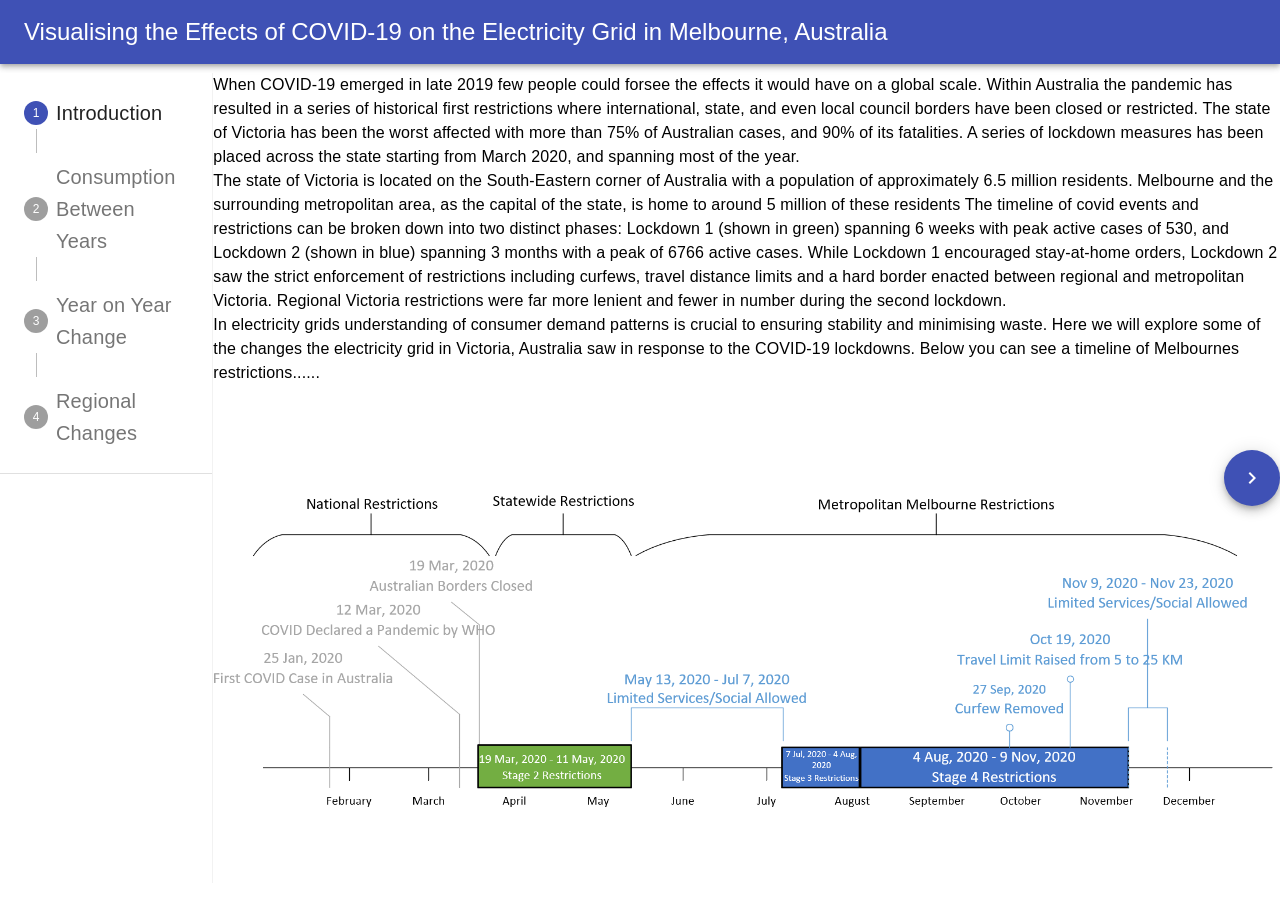
==== index.html @ a461acad "Visualisingcovid assets added" ====
<!doctype html><html lang="en"><head><meta charset="utf-8"/><link rel="icon" href="/favicon.ico"/><meta name="viewport" content="width=device-width,initial-scale=1"/><meta name="theme-color" content="#000000"/><meta name="description" content="Web site created using create-react-app"/><link rel="apple-touch-icon" href="/logo192.png"/><link rel="manifest" href="/manifest.json"/><title>React App</title><link href="/static/css/main.af4af36d.chunk.css" rel="stylesheet"></head><body><noscript>You need to enable JavaScript to run this app.</noscript><div id="root"></div><script>!function(e){function r(r){for(var n,u,a=r[0],c=r[1],l=r[2],f=0,p=[];f<a.length;f++)u=a[f],Object.prototype.hasOwnProperty.call(o,u)&&o[u]&&p.push(o[u][0]),o[u]=0;for(n in c)Object.prototype.hasOwnProperty.call(c,n)&&(e[n]=c[n]);for(s&&s(r);p.length;)p.shift()();return i.push.apply(i,l||[]),t()}function t(){for(var e,r=0;r<i.length;r++){for(var t=i[r],n=!0,a=1;a<t.length;a++){var c=t[a];0!==o[c]&&(n=!1)}n&&(i.splice(r--,1),e=u(u.s=t[0]))}return e}var n={},o={1:0},i=[];function u(r){if(n[r])return n[r].exports;var t=n[r]={i:r,l:!1,exports:{}};return e[r].call(t.exports,t,t.exports,u),t.l=!0,t.exports}u.e=function(e){var r=[],t=o[e];if(0!==t)if(t)r.push(t[2]);else{var n=new Promise((function(r,n){t=o[e]=[r,n]}));r.push(t[2]=n);var i,a=document.createElement("script");a.charset="utf-8",a.timeout=120,u.nc&&a.setAttribute("nonce",u.nc),a.src=function(e){return u.p+"static/js/"+({}[e]||e)+"."+{3:"f800b608"}[e]+".chunk.js"}(e);var c=new Error;i=function(r){a.onerror=a.onload=null,clearTimeout(l);var t=o[e];if(0!==t){if(t){var n=r&&("load"===r.type?"missing":r.type),i=r&&r.target&&r.target.src;c.message="Loading chunk "+e+" failed.\n("+n+": "+i+")",c.name="ChunkLoadError",c.type=n,c.request=i,t[1](c)}o[e]=void 0}};var l=setTimeout((function(){i({type:"timeout",target:a})}),12e4);a.onerror=a.onload=i,document.head.appendChild(a)}return Promise.all(r)},u.m=e,u.c=n,u.d=function(e,r,t){u.o(e,r)||Object.defineProperty(e,r,{enumerable:!0,get:t})},u.r=function(e){"undefined"!=typeof Symbol&&Symbol.toStringTag&&Object.defineProperty(e,Symbol.toStringTag,{value:"Module"}),Object.defineProperty(e,"__esModule",{value:!0})},u.t=function(e,r){if(1&r&&(e=u(e)),8&r)return e;if(4&r&&"object"==typeof e&&e&&e.__esModule)return e;var t=Object.create(null);if(u.r(t),Object.defineProperty(t,"default",{enumerable:!0,value:e}),2&r&&"string"!=typeof e)for(var n in e)u.d(t,n,function(r){return e[r]}.bind(null,n));return t},u.n=function(e){var r=e&&e.__esModule?function(){return e.default}:function(){return e};return u.d(r,"a",r),r},u.o=function(e,r){return Object.prototype.hasOwnProperty.call(e,r)},u.p="/",u.oe=function(e){throw console.error(e),e};var a=this.webpackJsonpvisualisingcovid=this.webpackJsonpvisualisingcovid||[],c=a.push.bind(a);a.push=r,a=a.slice();for(var l=0;l<a.length;l++)r(a[l]);var s=c;t()}([])</script><script src="/static/js/2.ab4bbe2c.chunk.js"></script><script src="/static/js/main.f7710ccf.chunk.js"></script></body></html>
---- static/css/main.af4af36d.chunk.css ----
body{margin:0;font-family:-apple-system,BlinkMacSystemFont,"Segoe UI","Roboto","Oxygen","Ubuntu","Cantarell","Fira Sans","Droid Sans","Helvetica Neue",sans-serif;-webkit-font-smoothing:antialiased;-moz-osx-font-smoothing:grayscale}code{font-family:source-code-pro,Menlo,Monaco,Consolas,"Courier New",monospace}.lineStyle{stroke-width:1.5}.lineStyle:hover{stroke-width:3.5}
/*# sourceMappingURL=main.af4af36d.chunk.css.map */
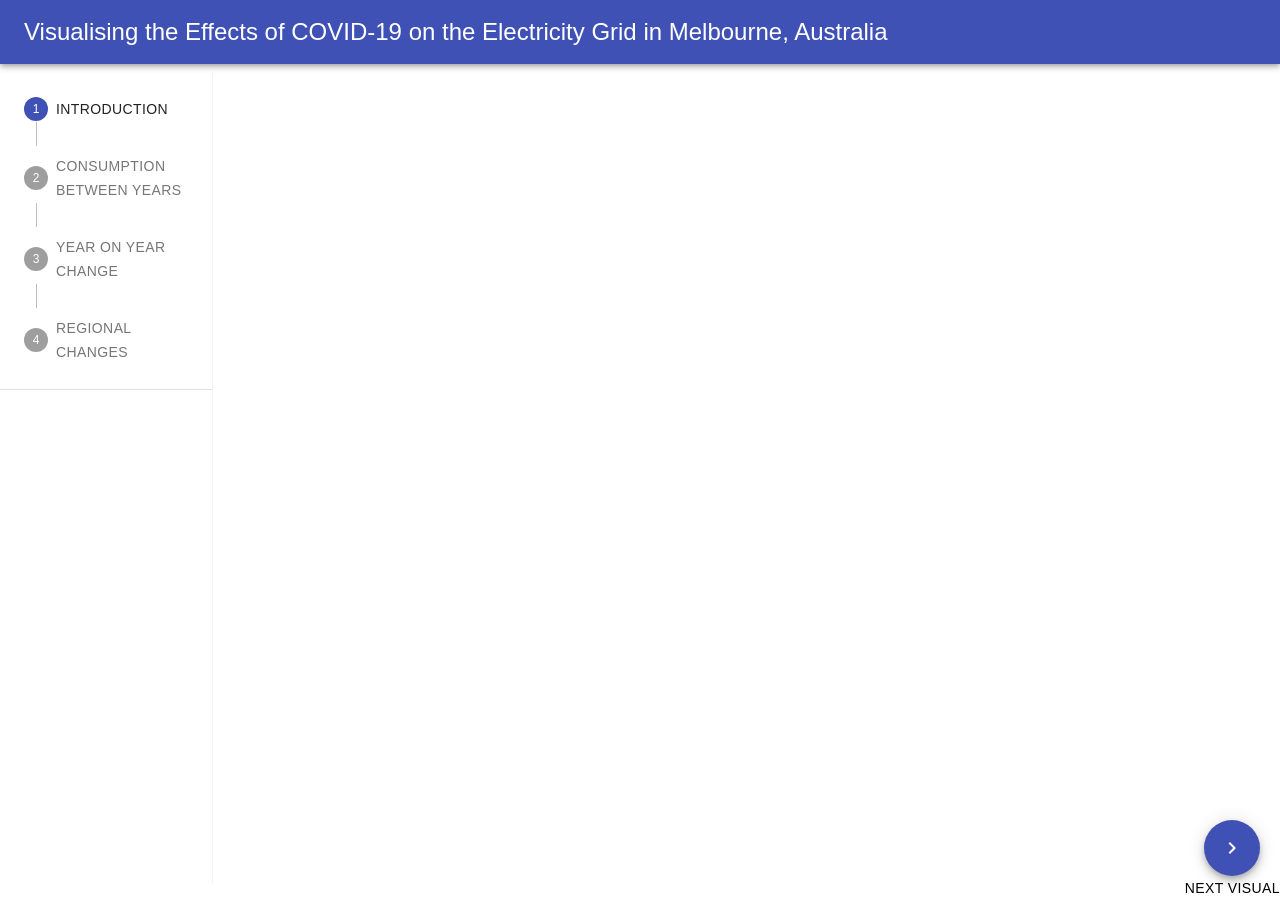
==== commit a34e48a7: "axis and minor updates" ====
--- a/index.html
+++ b/index.html
@@ -1 +1 @@
-<!doctype html><html lang="en"><head><meta charset="utf-8"/><link rel="icon" href="/favicon.ico"/><meta name="viewport" content="width=device-width,initial-scale=1"/><meta name="theme-color" content="#000000"/><meta name="description" content="Web site created using create-react-app"/><link rel="apple-touch-icon" href="/logo192.png"/><link rel="manifest" href="/manifest.json"/><title>React App</title><link href="/static/css/main.af4af36d.chunk.css" rel="stylesheet"></head><body><noscript>You need to enable JavaScript to run this app.</noscript><div id="root"></div><script>!function(e){function r(r){for(var n,u,a=r[0],c=r[1],l=r[2],f=0,p=[];f<a.length;f++)u=a[f],Object.prototype.hasOwnProperty.call(o,u)&&o[u]&&p.push(o[u][0]),o[u]=0;for(n in c)Object.prototype.hasOwnProperty.call(c,n)&&(e[n]=c[n]);for(s&&s(r);p.length;)p.shift()();return i.push.apply(i,l||[]),t()}function t(){for(var e,r=0;r<i.length;r++){for(var t=i[r],n=!0,a=1;a<t.length;a++){var c=t[a];0!==o[c]&&(n=!1)}n&&(i.splice(r--,1),e=u(u.s=t[0]))}return e}var n={},o={1:0},i=[];function u(r){if(n[r])return n[r].exports;var t=n[r]={i:r,l:!1,exports:{}};return e[r].call(t.exports,t,t.exports,u),t.l=!0,t.exports}u.e=function(e){var r=[],t=o[e];if(0!==t)if(t)r.push(t[2]);else{var n=new Promise((function(r,n){t=o[e]=[r,n]}));r.push(t[2]=n);var i,a=document.createElement("script");a.charset="utf-8",a.timeout=120,u.nc&&a.setAttribute("nonce",u.nc),a.src=function(e){return u.p+"static/js/"+({}[e]||e)+"."+{3:"f800b608"}[e]+".chunk.js"}(e);var c=new Error;i=function(r){a.onerror=a.onload=null,clearTimeout(l);var t=o[e];if(0!==t){if(t){var n=r&&("load"===r.type?"missing":r.type),i=r&&r.target&&r.target.src;c.message="Loading chunk "+e+" failed.\n("+n+": "+i+")",c.name="ChunkLoadError",c.type=n,c.request=i,t[1](c)}o[e]=void 0}};var l=setTimeout((function(){i({type:"timeout",target:a})}),12e4);a.onerror=a.onload=i,document.head.appendChild(a)}return Promise.all(r)},u.m=e,u.c=n,u.d=function(e,r,t){u.o(e,r)||Object.defineProperty(e,r,{enumerable:!0,get:t})},u.r=function(e){"undefined"!=typeof Symbol&&Symbol.toStringTag&&Object.defineProperty(e,Symbol.toStringTag,{value:"Module"}),Object.defineProperty(e,"__esModule",{value:!0})},u.t=function(e,r){if(1&r&&(e=u(e)),8&r)return e;if(4&r&&"object"==typeof e&&e&&e.__esModule)return e;var t=Object.create(null);if(u.r(t),Object.defineProperty(t,"default",{enumerable:!0,value:e}),2&r&&"string"!=typeof e)for(var n in e)u.d(t,n,function(r){return e[r]}.bind(null,n));return t},u.n=function(e){var r=e&&e.__esModule?function(){return e.default}:function(){return e};return u.d(r,"a",r),r},u.o=function(e,r){return Object.prototype.hasOwnProperty.call(e,r)},u.p="/",u.oe=function(e){throw console.error(e),e};var a=this.webpackJsonpvisualisingcovid=this.webpackJsonpvisualisingcovid||[],c=a.push.bind(a);a.push=r,a=a.slice();for(var l=0;l<a.length;l++)r(a[l]);var s=c;t()}([])</script><script src="/static/js/2.ab4bbe2c.chunk.js"></script><script src="/static/js/main.f7710ccf.chunk.js"></script></body></html>+<!doctype html><html lang="en"><head><meta charset="utf-8"/><link rel="icon" href="/favicon.ico"/><meta name="viewport" content="width=device-width,initial-scale=1"/><meta name="theme-color" content="#000000"/><meta name="description" content="Web site created using create-react-app"/><link rel="apple-touch-icon" href="/logo192.png"/><link rel="manifest" href="/manifest.json"/><title>React App</title><link href="/static/css/main.bd489c07.chunk.css" rel="stylesheet"></head><body><noscript>You need to enable JavaScript to run this app.</noscript><div id="root"></div><script>!function(e){function r(r){for(var n,u,a=r[0],c=r[1],l=r[2],f=0,p=[];f<a.length;f++)u=a[f],Object.prototype.hasOwnProperty.call(o,u)&&o[u]&&p.push(o[u][0]),o[u]=0;for(n in c)Object.prototype.hasOwnProperty.call(c,n)&&(e[n]=c[n]);for(s&&s(r);p.length;)p.shift()();return i.push.apply(i,l||[]),t()}function t(){for(var e,r=0;r<i.length;r++){for(var t=i[r],n=!0,a=1;a<t.length;a++){var c=t[a];0!==o[c]&&(n=!1)}n&&(i.splice(r--,1),e=u(u.s=t[0]))}return e}var n={},o={1:0},i=[];function u(r){if(n[r])return n[r].exports;var t=n[r]={i:r,l:!1,exports:{}};return e[r].call(t.exports,t,t.exports,u),t.l=!0,t.exports}u.e=function(e){var r=[],t=o[e];if(0!==t)if(t)r.push(t[2]);else{var n=new Promise((function(r,n){t=o[e]=[r,n]}));r.push(t[2]=n);var i,a=document.createElement("script");a.charset="utf-8",a.timeout=120,u.nc&&a.setAttribute("nonce",u.nc),a.src=function(e){return u.p+"static/js/"+({}[e]||e)+"."+{3:"812cf2dc"}[e]+".chunk.js"}(e);var c=new Error;i=function(r){a.onerror=a.onload=null,clearTimeout(l);var t=o[e];if(0!==t){if(t){var n=r&&("load"===r.type?"missing":r.type),i=r&&r.target&&r.target.src;c.message="Loading chunk "+e+" failed.\n("+n+": "+i+")",c.name="ChunkLoadError",c.type=n,c.request=i,t[1](c)}o[e]=void 0}};var l=setTimeout((function(){i({type:"timeout",target:a})}),12e4);a.onerror=a.onload=i,document.head.appendChild(a)}return Promise.all(r)},u.m=e,u.c=n,u.d=function(e,r,t){u.o(e,r)||Object.defineProperty(e,r,{enumerable:!0,get:t})},u.r=function(e){"undefined"!=typeof Symbol&&Symbol.toStringTag&&Object.defineProperty(e,Symbol.toStringTag,{value:"Module"}),Object.defineProperty(e,"__esModule",{value:!0})},u.t=function(e,r){if(1&r&&(e=u(e)),8&r)return e;if(4&r&&"object"==typeof e&&e&&e.__esModule)return e;var t=Object.create(null);if(u.r(t),Object.defineProperty(t,"default",{enumerable:!0,value:e}),2&r&&"string"!=typeof e)for(var n in e)u.d(t,n,function(r){return e[r]}.bind(null,n));return t},u.n=function(e){var r=e&&e.__esModule?function(){return e.default}:function(){return e};return u.d(r,"a",r),r},u.o=function(e,r){return Object.prototype.hasOwnProperty.call(e,r)},u.p="/",u.oe=function(e){throw console.error(e),e};var a=this.webpackJsonpvisualisingcovid=this.webpackJsonpvisualisingcovid||[],c=a.push.bind(a);a.push=r,a=a.slice();for(var l=0;l<a.length;l++)r(a[l]);var s=c;t()}([])</script><script src="/static/js/2.5ec13bf9.chunk.js"></script><script src="/static/js/main.490b2760.chunk.js"></script></body></html>
--- a/static/css/main.bd489c07.chunk.css
+++ b/static/css/main.bd489c07.chunk.css
@@ -0,0 +1,2 @@
+body{margin:0;font-family:-apple-system,BlinkMacSystemFont,"Segoe UI","Roboto","Oxygen","Ubuntu","Cantarell","Fira Sans","Droid Sans","Helvetica Neue",sans-serif;-webkit-font-smoothing:antialiased;-moz-osx-font-smoothing:grayscale}code{font-family:source-code-pro,Menlo,Monaco,Consolas,"Courier New",monospace}.lineStyle{stroke-width:1.5}.lineStyle:hover{stroke-width:3.5}.introNavButton{-webkit-animation:cssAnimation 0s 30s forwards;animation:cssAnimation 0s 30s forwards;opacity:0}@-webkit-keyframes cssAnimation{to{opacity:1}}@keyframes cssAnimation{to{opacity:1}}
+/*# sourceMappingURL=main.bd489c07.chunk.css.map */
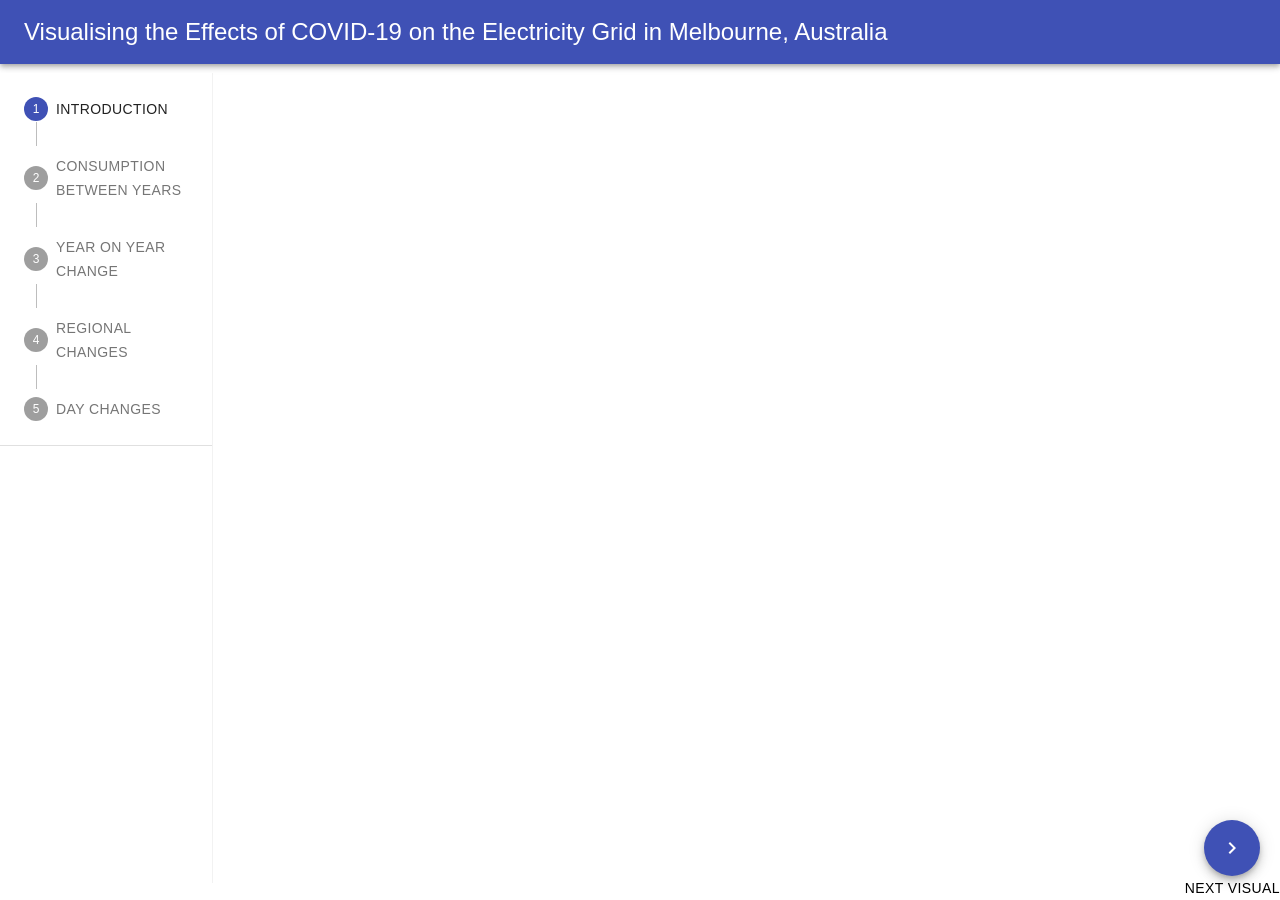
==== commit e032cdf0: "Calendar added" ====
--- a/index.html
+++ b/index.html
@@ -1 +1 @@
-<!doctype html><html lang="en"><head><meta charset="utf-8"/><link rel="icon" href="/favicon.ico"/><meta name="viewport" content="width=device-width,initial-scale=1"/><meta name="theme-color" content="#000000"/><meta name="description" content="Web site created using create-react-app"/><link rel="apple-touch-icon" href="/logo192.png"/><link rel="manifest" href="/manifest.json"/><title>React App</title><link href="/static/css/main.bd489c07.chunk.css" rel="stylesheet"></head><body><noscript>You need to enable JavaScript to run this app.</noscript><div id="root"></div><script>!function(e){function r(r){for(var n,u,a=r[0],c=r[1],l=r[2],f=0,p=[];f<a.length;f++)u=a[f],Object.prototype.hasOwnProperty.call(o,u)&&o[u]&&p.push(o[u][0]),o[u]=0;for(n in c)Object.prototype.hasOwnProperty.call(c,n)&&(e[n]=c[n]);for(s&&s(r);p.length;)p.shift()();return i.push.apply(i,l||[]),t()}function t(){for(var e,r=0;r<i.length;r++){for(var t=i[r],n=!0,a=1;a<t.length;a++){var c=t[a];0!==o[c]&&(n=!1)}n&&(i.splice(r--,1),e=u(u.s=t[0]))}return e}var n={},o={1:0},i=[];function u(r){if(n[r])return n[r].exports;var t=n[r]={i:r,l:!1,exports:{}};return e[r].call(t.exports,t,t.exports,u),t.l=!0,t.exports}u.e=function(e){var r=[],t=o[e];if(0!==t)if(t)r.push(t[2]);else{var n=new Promise((function(r,n){t=o[e]=[r,n]}));r.push(t[2]=n);var i,a=document.createElement("script");a.charset="utf-8",a.timeout=120,u.nc&&a.setAttribute("nonce",u.nc),a.src=function(e){return u.p+"static/js/"+({}[e]||e)+"."+{3:"812cf2dc"}[e]+".chunk.js"}(e);var c=new Error;i=function(r){a.onerror=a.onload=null,clearTimeout(l);var t=o[e];if(0!==t){if(t){var n=r&&("load"===r.type?"missing":r.type),i=r&&r.target&&r.target.src;c.message="Loading chunk "+e+" failed.\n("+n+": "+i+")",c.name="ChunkLoadError",c.type=n,c.request=i,t[1](c)}o[e]=void 0}};var l=setTimeout((function(){i({type:"timeout",target:a})}),12e4);a.onerror=a.onload=i,document.head.appendChild(a)}return Promise.all(r)},u.m=e,u.c=n,u.d=function(e,r,t){u.o(e,r)||Object.defineProperty(e,r,{enumerable:!0,get:t})},u.r=function(e){"undefined"!=typeof Symbol&&Symbol.toStringTag&&Object.defineProperty(e,Symbol.toStringTag,{value:"Module"}),Object.defineProperty(e,"__esModule",{value:!0})},u.t=function(e,r){if(1&r&&(e=u(e)),8&r)return e;if(4&r&&"object"==typeof e&&e&&e.__esModule)return e;var t=Object.create(null);if(u.r(t),Object.defineProperty(t,"default",{enumerable:!0,value:e}),2&r&&"string"!=typeof e)for(var n in e)u.d(t,n,function(r){return e[r]}.bind(null,n));return t},u.n=function(e){var r=e&&e.__esModule?function(){return e.default}:function(){return e};return u.d(r,"a",r),r},u.o=function(e,r){return Object.prototype.hasOwnProperty.call(e,r)},u.p="/",u.oe=function(e){throw console.error(e),e};var a=this.webpackJsonpvisualisingcovid=this.webpackJsonpvisualisingcovid||[],c=a.push.bind(a);a.push=r,a=a.slice();for(var l=0;l<a.length;l++)r(a[l]);var s=c;t()}([])</script><script src="/static/js/2.5ec13bf9.chunk.js"></script><script src="/static/js/main.490b2760.chunk.js"></script></body></html>+<!doctype html><html lang="en"><head><meta charset="utf-8"/><link rel="icon" href="/favicon.ico"/><meta name="viewport" content="width=device-width,initial-scale=1"/><meta name="theme-color" content="#000000"/><meta name="description" content="Web site created using create-react-app"/><link rel="apple-touch-icon" href="/logo192.png"/><link rel="manifest" href="/manifest.json"/><title>Visualising the Effects of COVID-19 on the Electricity Grid in Melbourne, Australia</title><link href="/static/css/main.bd489c07.chunk.css" rel="stylesheet"></head><body><noscript>You need to enable JavaScript to run this app.</noscript><div id="root"></div><script>!function(e){function r(r){for(var n,u,a=r[0],c=r[1],l=r[2],f=0,p=[];f<a.length;f++)u=a[f],Object.prototype.hasOwnProperty.call(o,u)&&o[u]&&p.push(o[u][0]),o[u]=0;for(n in c)Object.prototype.hasOwnProperty.call(c,n)&&(e[n]=c[n]);for(s&&s(r);p.length;)p.shift()();return i.push.apply(i,l||[]),t()}function t(){for(var e,r=0;r<i.length;r++){for(var t=i[r],n=!0,a=1;a<t.length;a++){var c=t[a];0!==o[c]&&(n=!1)}n&&(i.splice(r--,1),e=u(u.s=t[0]))}return e}var n={},o={1:0},i=[];function u(r){if(n[r])return n[r].exports;var t=n[r]={i:r,l:!1,exports:{}};return e[r].call(t.exports,t,t.exports,u),t.l=!0,t.exports}u.e=function(e){var r=[],t=o[e];if(0!==t)if(t)r.push(t[2]);else{var n=new Promise((function(r,n){t=o[e]=[r,n]}));r.push(t[2]=n);var i,a=document.createElement("script");a.charset="utf-8",a.timeout=120,u.nc&&a.setAttribute("nonce",u.nc),a.src=function(e){return u.p+"static/js/"+({}[e]||e)+"."+{3:"63f6b7a8"}[e]+".chunk.js"}(e);var c=new Error;i=function(r){a.onerror=a.onload=null,clearTimeout(l);var t=o[e];if(0!==t){if(t){var n=r&&("load"===r.type?"missing":r.type),i=r&&r.target&&r.target.src;c.message="Loading chunk "+e+" failed.\n("+n+": "+i+")",c.name="ChunkLoadError",c.type=n,c.request=i,t[1](c)}o[e]=void 0}};var l=setTimeout((function(){i({type:"timeout",target:a})}),12e4);a.onerror=a.onload=i,document.head.appendChild(a)}return Promise.all(r)},u.m=e,u.c=n,u.d=function(e,r,t){u.o(e,r)||Object.defineProperty(e,r,{enumerable:!0,get:t})},u.r=function(e){"undefined"!=typeof Symbol&&Symbol.toStringTag&&Object.defineProperty(e,Symbol.toStringTag,{value:"Module"}),Object.defineProperty(e,"__esModule",{value:!0})},u.t=function(e,r){if(1&r&&(e=u(e)),8&r)return e;if(4&r&&"object"==typeof e&&e&&e.__esModule)return e;var t=Object.create(null);if(u.r(t),Object.defineProperty(t,"default",{enumerable:!0,value:e}),2&r&&"string"!=typeof e)for(var n in e)u.d(t,n,function(r){return e[r]}.bind(null,n));return t},u.n=function(e){var r=e&&e.__esModule?function(){return e.default}:function(){return e};return u.d(r,"a",r),r},u.o=function(e,r){return Object.prototype.hasOwnProperty.call(e,r)},u.p="/",u.oe=function(e){throw console.error(e),e};var a=this.webpackJsonpvisualisingcovid=this.webpackJsonpvisualisingcovid||[],c=a.push.bind(a);a.push=r,a=a.slice();for(var l=0;l<a.length;l++)r(a[l]);var s=c;t()}([])</script><script src="/static/js/2.1d561575.chunk.js"></script><script src="/static/js/main.4497b0b7.chunk.js"></script></body></html>
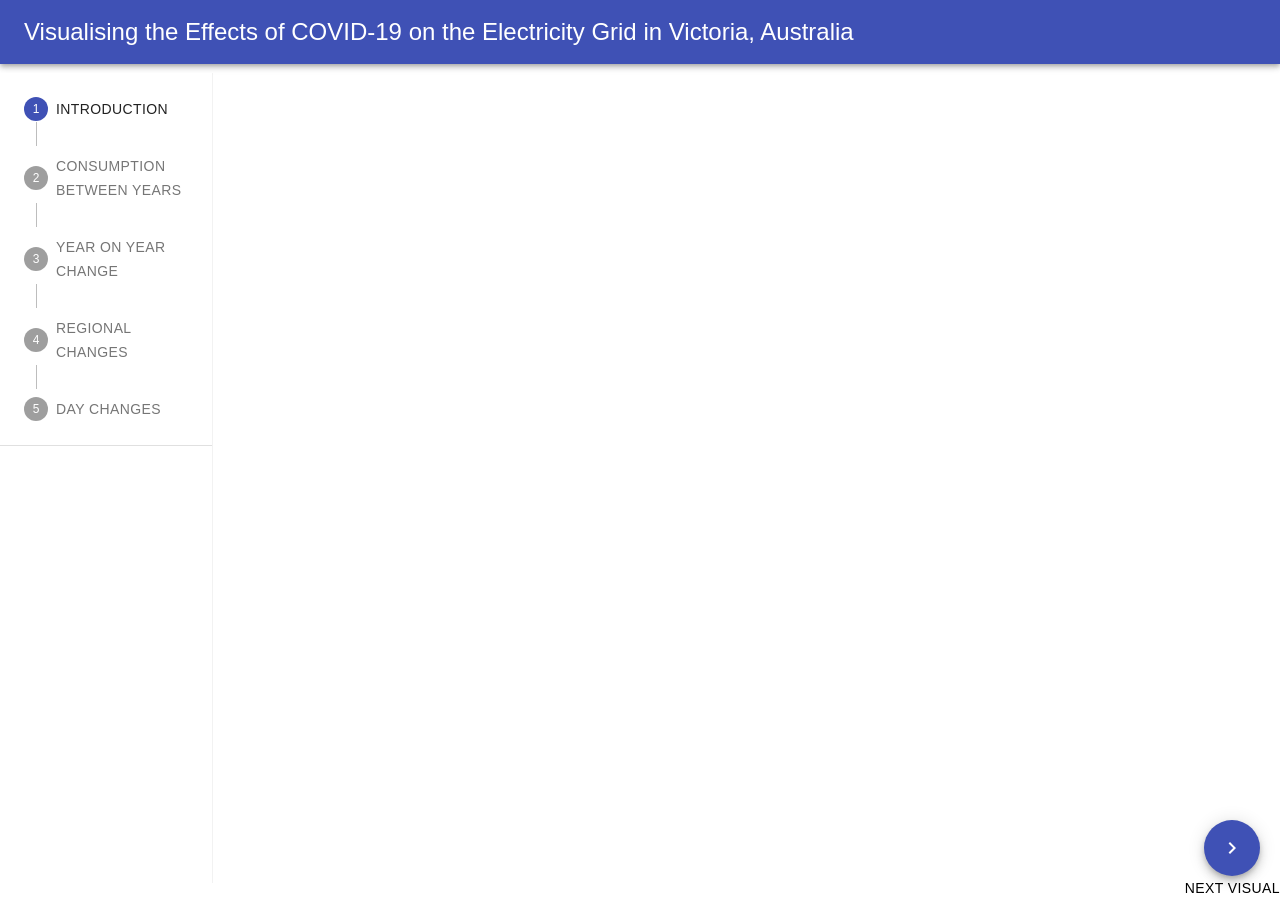
==== commit 74343587: "E changes done" ====
--- a/index.html
+++ b/index.html
@@ -1 +1 @@
-<!doctype html><html lang="en"><head><meta charset="utf-8"/><link rel="icon" href="/favicon.ico"/><meta name="viewport" content="width=device-width,initial-scale=1"/><meta name="theme-color" content="#000000"/><meta name="description" content="Web site created using create-react-app"/><link rel="apple-touch-icon" href="/logo192.png"/><link rel="manifest" href="/manifest.json"/><title>Visualising the Effects of COVID-19 on the Electricity Grid in Melbourne, Australia</title><link href="/static/css/main.bd489c07.chunk.css" rel="stylesheet"></head><body><noscript>You need to enable JavaScript to run this app.</noscript><div id="root"></div><script>!function(e){function r(r){for(var n,u,a=r[0],c=r[1],l=r[2],f=0,p=[];f<a.length;f++)u=a[f],Object.prototype.hasOwnProperty.call(o,u)&&o[u]&&p.push(o[u][0]),o[u]=0;for(n in c)Object.prototype.hasOwnProperty.call(c,n)&&(e[n]=c[n]);for(s&&s(r);p.length;)p.shift()();return i.push.apply(i,l||[]),t()}function t(){for(var e,r=0;r<i.length;r++){for(var t=i[r],n=!0,a=1;a<t.length;a++){var c=t[a];0!==o[c]&&(n=!1)}n&&(i.splice(r--,1),e=u(u.s=t[0]))}return e}var n={},o={1:0},i=[];function u(r){if(n[r])return n[r].exports;var t=n[r]={i:r,l:!1,exports:{}};return e[r].call(t.exports,t,t.exports,u),t.l=!0,t.exports}u.e=function(e){var r=[],t=o[e];if(0!==t)if(t)r.push(t[2]);else{var n=new Promise((function(r,n){t=o[e]=[r,n]}));r.push(t[2]=n);var i,a=document.createElement("script");a.charset="utf-8",a.timeout=120,u.nc&&a.setAttribute("nonce",u.nc),a.src=function(e){return u.p+"static/js/"+({}[e]||e)+"."+{3:"63f6b7a8"}[e]+".chunk.js"}(e);var c=new Error;i=function(r){a.onerror=a.onload=null,clearTimeout(l);var t=o[e];if(0!==t){if(t){var n=r&&("load"===r.type?"missing":r.type),i=r&&r.target&&r.target.src;c.message="Loading chunk "+e+" failed.\n("+n+": "+i+")",c.name="ChunkLoadError",c.type=n,c.request=i,t[1](c)}o[e]=void 0}};var l=setTimeout((function(){i({type:"timeout",target:a})}),12e4);a.onerror=a.onload=i,document.head.appendChild(a)}return Promise.all(r)},u.m=e,u.c=n,u.d=function(e,r,t){u.o(e,r)||Object.defineProperty(e,r,{enumerable:!0,get:t})},u.r=function(e){"undefined"!=typeof Symbol&&Symbol.toStringTag&&Object.defineProperty(e,Symbol.toStringTag,{value:"Module"}),Object.defineProperty(e,"__esModule",{value:!0})},u.t=function(e,r){if(1&r&&(e=u(e)),8&r)return e;if(4&r&&"object"==typeof e&&e&&e.__esModule)return e;var t=Object.create(null);if(u.r(t),Object.defineProperty(t,"default",{enumerable:!0,value:e}),2&r&&"string"!=typeof e)for(var n in e)u.d(t,n,function(r){return e[r]}.bind(null,n));return t},u.n=function(e){var r=e&&e.__esModule?function(){return e.default}:function(){return e};return u.d(r,"a",r),r},u.o=function(e,r){return Object.prototype.hasOwnProperty.call(e,r)},u.p="/",u.oe=function(e){throw console.error(e),e};var a=this.webpackJsonpvisualisingcovid=this.webpackJsonpvisualisingcovid||[],c=a.push.bind(a);a.push=r,a=a.slice();for(var l=0;l<a.length;l++)r(a[l]);var s=c;t()}([])</script><script src="/static/js/2.1d561575.chunk.js"></script><script src="/static/js/main.4497b0b7.chunk.js"></script></body></html>+<!doctype html><html lang="en"><head><meta charset="utf-8"/><link rel="icon" href="/favicon.ico"/><meta name="viewport" content="width=device-width,initial-scale=1"/><meta name="theme-color" content="#000000"/><meta name="Visualising the Effects of COVID-19 on the Electricity Grid" content="Visualising the Effects of COVID-19 on the Electricity Grid in Melbourne, Australia. Shaylin Chetty - Monash University."/><link rel="apple-touch-icon" href="/logo192.png"/><link rel="manifest" href="/manifest.json"/><title>Visualising the Effects of COVID-19 on the Electricity Grid in Melbourne, Australia</title><link href="/static/css/main.de449540.chunk.css" rel="stylesheet"></head><body><noscript>You need to enable JavaScript to run this app.</noscript><div id="root"></div><script>!function(e){function r(r){for(var n,u,a=r[0],c=r[1],l=r[2],f=0,p=[];f<a.length;f++)u=a[f],Object.prototype.hasOwnProperty.call(o,u)&&o[u]&&p.push(o[u][0]),o[u]=0;for(n in c)Object.prototype.hasOwnProperty.call(c,n)&&(e[n]=c[n]);for(s&&s(r);p.length;)p.shift()();return i.push.apply(i,l||[]),t()}function t(){for(var e,r=0;r<i.length;r++){for(var t=i[r],n=!0,a=1;a<t.length;a++){var c=t[a];0!==o[c]&&(n=!1)}n&&(i.splice(r--,1),e=u(u.s=t[0]))}return e}var n={},o={1:0},i=[];function u(r){if(n[r])return n[r].exports;var t=n[r]={i:r,l:!1,exports:{}};return e[r].call(t.exports,t,t.exports,u),t.l=!0,t.exports}u.e=function(e){var r=[],t=o[e];if(0!==t)if(t)r.push(t[2]);else{var n=new Promise((function(r,n){t=o[e]=[r,n]}));r.push(t[2]=n);var i,a=document.createElement("script");a.charset="utf-8",a.timeout=120,u.nc&&a.setAttribute("nonce",u.nc),a.src=function(e){return u.p+"static/js/"+({}[e]||e)+"."+{3:"63f6b7a8"}[e]+".chunk.js"}(e);var c=new Error;i=function(r){a.onerror=a.onload=null,clearTimeout(l);var t=o[e];if(0!==t){if(t){var n=r&&("load"===r.type?"missing":r.type),i=r&&r.target&&r.target.src;c.message="Loading chunk "+e+" failed.\n("+n+": "+i+")",c.name="ChunkLoadError",c.type=n,c.request=i,t[1](c)}o[e]=void 0}};var l=setTimeout((function(){i({type:"timeout",target:a})}),12e4);a.onerror=a.onload=i,document.head.appendChild(a)}return Promise.all(r)},u.m=e,u.c=n,u.d=function(e,r,t){u.o(e,r)||Object.defineProperty(e,r,{enumerable:!0,get:t})},u.r=function(e){"undefined"!=typeof Symbol&&Symbol.toStringTag&&Object.defineProperty(e,Symbol.toStringTag,{value:"Module"}),Object.defineProperty(e,"__esModule",{value:!0})},u.t=function(e,r){if(1&r&&(e=u(e)),8&r)return e;if(4&r&&"object"==typeof e&&e&&e.__esModule)return e;var t=Object.create(null);if(u.r(t),Object.defineProperty(t,"default",{enumerable:!0,value:e}),2&r&&"string"!=typeof e)for(var n in e)u.d(t,n,function(r){return e[r]}.bind(null,n));return t},u.n=function(e){var r=e&&e.__esModule?function(){return e.default}:function(){return e};return u.d(r,"a",r),r},u.o=function(e,r){return Object.prototype.hasOwnProperty.call(e,r)},u.p="/",u.oe=function(e){throw console.error(e),e};var a=this.webpackJsonpvisualisingcovid=this.webpackJsonpvisualisingcovid||[],c=a.push.bind(a);a.push=r,a=a.slice();for(var l=0;l<a.length;l++)r(a[l]);var s=c;t()}([])</script><script src="/static/js/2.1d561575.chunk.js"></script><script src="/static/js/main.0bd9e78a.chunk.js"></script></body></html>
--- a/static/css/main.de449540.chunk.css
+++ b/static/css/main.de449540.chunk.css
@@ -0,0 +1,2 @@
+body{margin:0;font-family:-apple-system,BlinkMacSystemFont,"Segoe UI","Roboto","Oxygen","Ubuntu","Cantarell","Fira Sans","Droid Sans","Helvetica Neue",sans-serif;-webkit-font-smoothing:antialiased;-moz-osx-font-smoothing:grayscale}code{font-family:source-code-pro,Menlo,Monaco,Consolas,"Courier New",monospace}.lineStyle{stroke-width:1.5}.lineStyle:hover{stroke-width:3.5}.introNavButton{-webkit-animation:cssAnimation 0s 30s forwards;animation:cssAnimation 0s 30s forwards;opacity:0}@-webkit-keyframes cssAnimation{to{opacity:1}}@keyframes cssAnimation{to{opacity:1}}.axisLabelOY{font-size:1.8em}.axisLabelTY{font-size:1.5em}
+/*# sourceMappingURL=main.de449540.chunk.css.map */
